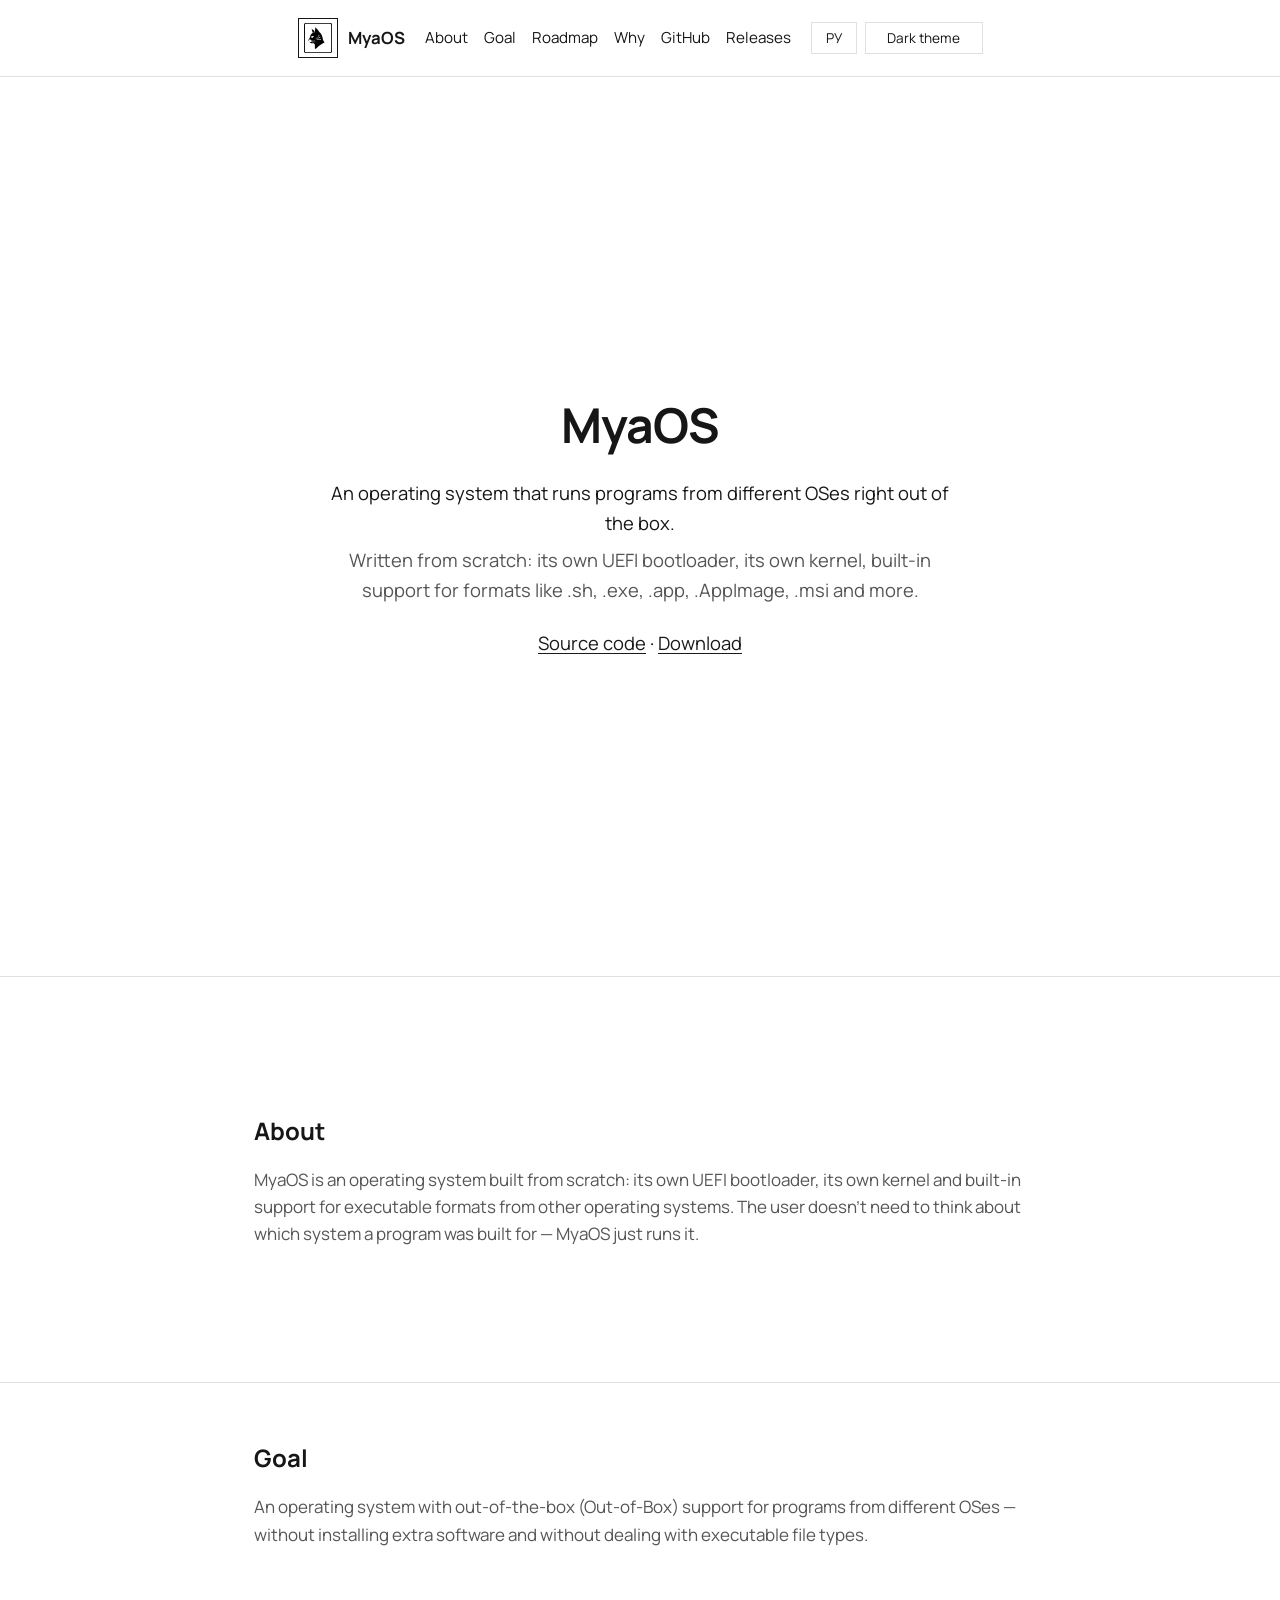
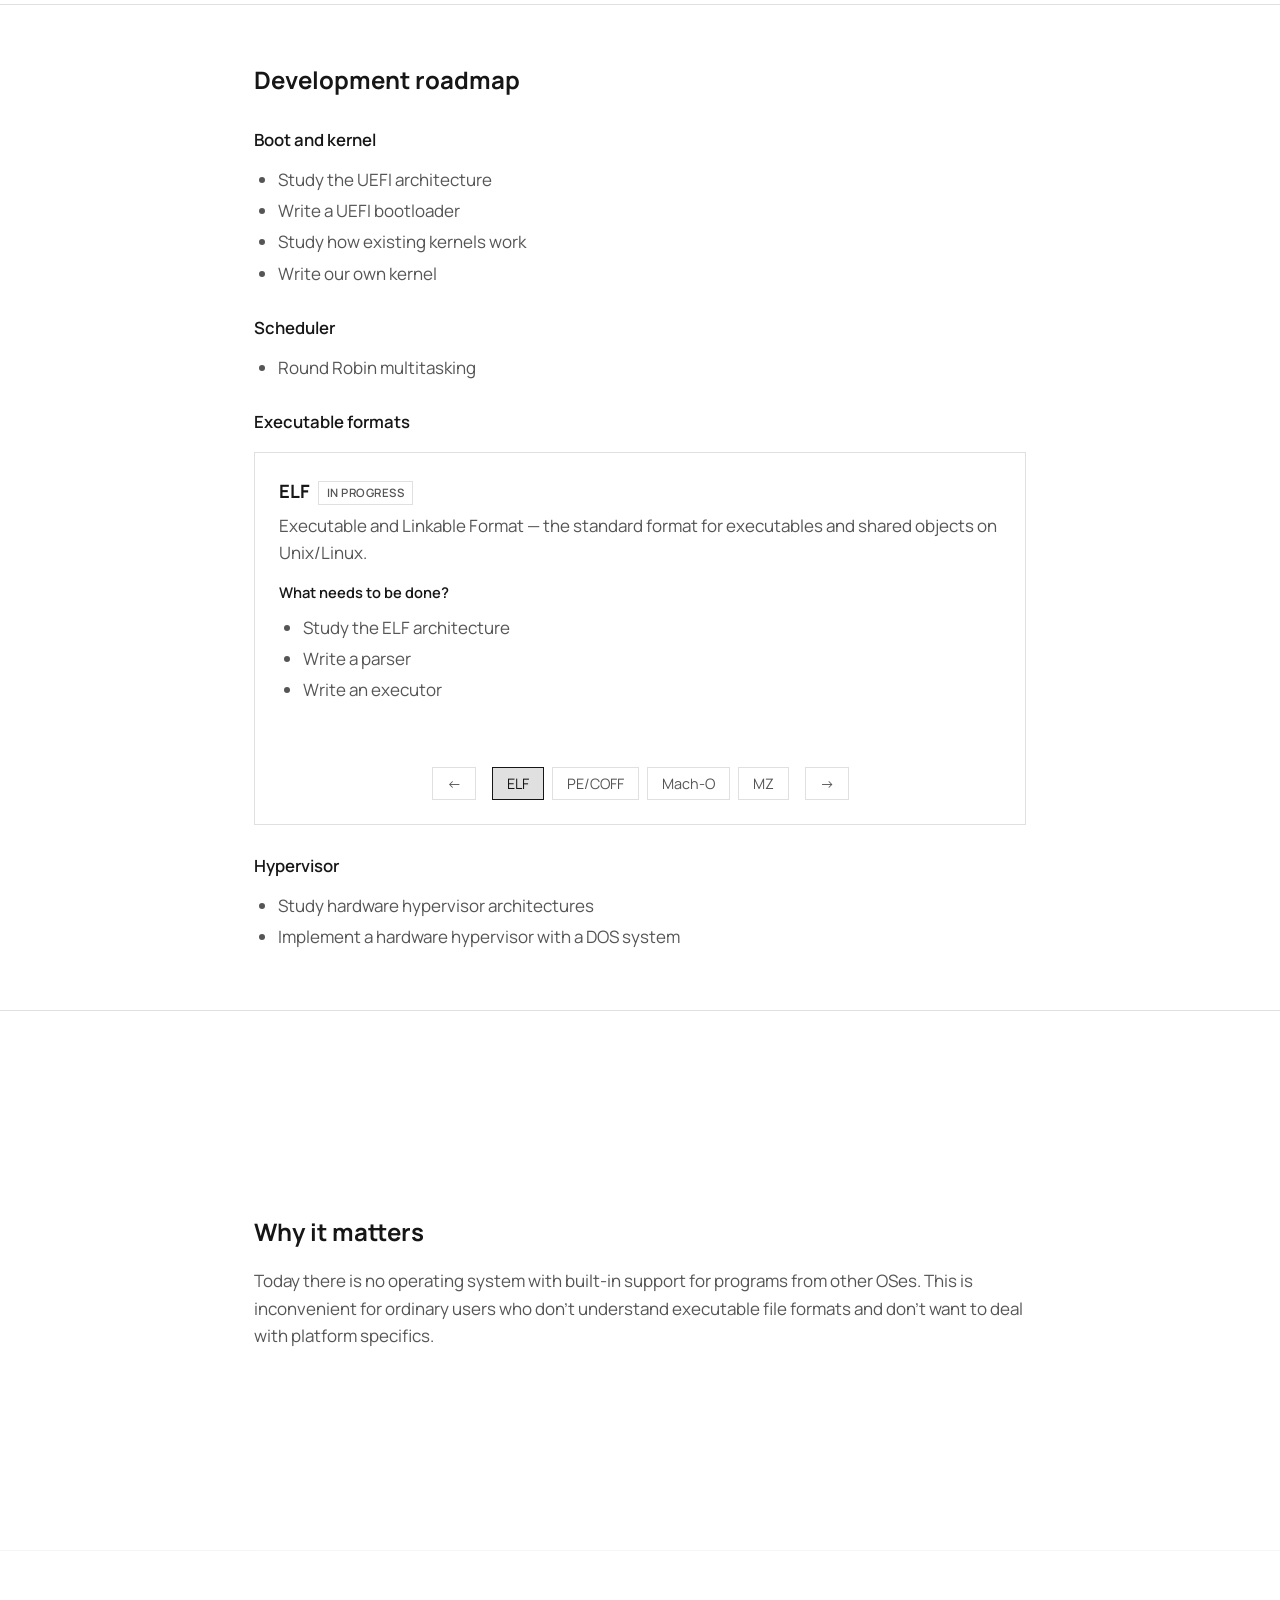
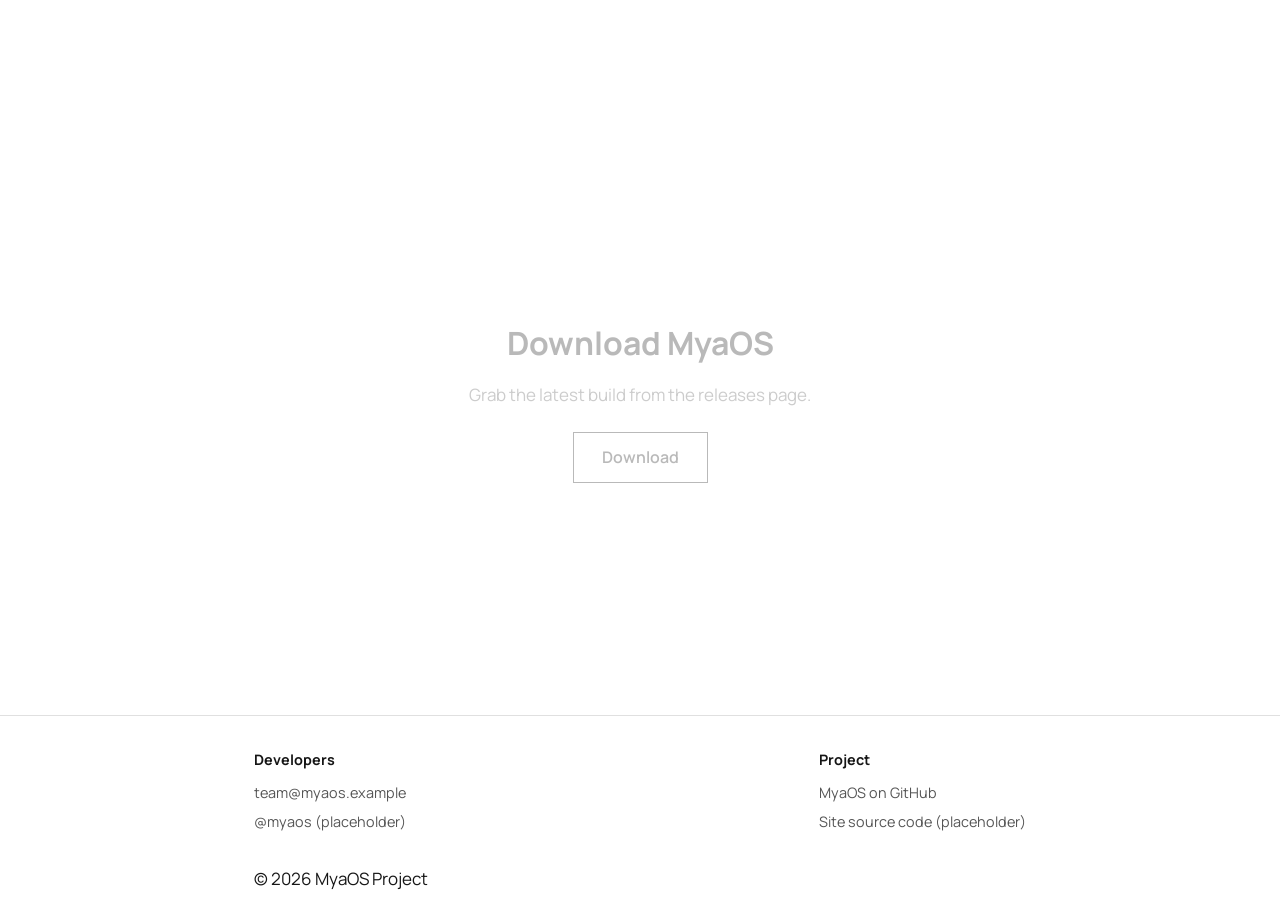
==== index.html @ 3b3cc62c "Uploaded first prototype of the site Uploaded vibecoded prototype of the site that should be refacto" ====
<!DOCTYPE html>
<html lang="en">
<head>
  <meta charset="UTF-8">
  <meta name="viewport" content="width=device-width, initial-scale=1.0">
  <title>MyaOS</title>
  <meta name="description" content="MyaOS — an operating system that runs programs from different OSes out of the box.">
  <link rel="preconnect" href="https://fonts.googleapis.com">
  <link rel="preconnect" href="https://fonts.gstatic.com" crossorigin>
  <link href="https://fonts.googleapis.com/css2?family=Manrope:wght@400;500;600;700;800&display=swap" rel="stylesheet">
  <link rel="stylesheet" href="styles.css">
  <script>
    (function () {
      var saved = localStorage.getItem("theme");
      var theme =
        saved || (window.matchMedia("(prefers-color-scheme: dark)").matches ? "dark" : "light");
      document.documentElement.setAttribute("data-theme", theme);
    })();
  </script>
</head>
<body>

  <header class="header">
    <div class="wrapper header-row">
      <a class="logo" href="https://myaos.dev">
        <span class="logo-frame">
          <img class="logo-img" src="logo.svg" alt="MyaOS logo" width="28">
        </span>
        <span class="logo-text">MyaOS</span>
      </a>
      <nav class="header-nav">
        <a href="#about">About</a>
        <a href="#goal">Goal</a>
        <a href="#roadmap">Roadmap</a>
        <a href="#why">Why</a>
        <a href="https://github.com/myaos-dev/myaos">GitHub</a>
        <a href="https://github.com/myaos-dev/myaos/releases">Releases</a>
      </nav>
      <div class="header-actions">
        <button class="lang-toggle" id="langToggle" type="button" data-target="ru.html" aria-label="Переключить на русский">РУ</button>
        <button class="theme-toggle" id="themeToggle" type="button" aria-label="Toggle theme"></button>
      </div>
    </div>
  </header>

  <main>

    <section class="hero">
      <div class="wrapper">
        <h1>MyaOS</h1>
        <p>An operating system that runs programs from different OSes right out of the box.</p>
        <p class="muted">Written from scratch: its own UEFI bootloader, its own kernel, built-in support for formats like .sh, .exe, .app, .AppImage, .msi and more.</p>
        <p class="links">
          <a href="https://github.com/myaos-dev/myaos">Source code</a>
          ·
          <a href="https://github.com/myaos-dev/myaos/releases">Download</a>
        </p>
      </div>
    </section>

    <section class="section" id="about">
      <div class="wrapper">
        <h2>About</h2>
        <p class="muted">
          MyaOS is an operating system built from scratch: its own UEFI bootloader, its own kernel
          and built-in support for executable formats from other operating systems.
          The user doesn't need to think about which system a program was built for — MyaOS just runs it.
        </p>
      </div>
    </section>

    <section class="section" id="goal">
      <div class="wrapper">
        <h2>Goal</h2>
        <p class="muted">
          An operating system with out-of-the-box (Out-of-Box) support for programs from different OSes —
          without installing extra software and without dealing with executable file types.
        </p>
      </div>
    </section>

    <section class="section" id="roadmap">
      <div class="wrapper">
        <h2>Development roadmap</h2>

        <h3>Boot and kernel</h3>
        <ul>
          <li>Study the UEFI architecture</li>
          <li>Write a UEFI bootloader</li>
          <li>Study how existing kernels work</li>
          <li>Write our own kernel</li>
        </ul>

        <h3>Scheduler</h3>
        <ul>
          <li>Round Robin multitasking</li>
        </ul>

        <h3>Executable formats</h3>

        <div class="formats">
          <div class="formats-panel" id="formatsPanel">
            <div class="slide active" data-format="elf">
              <h4>ELF<span class="slide-badge">In progress</span></h4>
              <p class="slide-note">Executable and Linkable Format — the standard format for executables and shared objects on Unix/Linux.</p>
              <h5 class="slide-tasks">What needs to be done?</h5>
              <ul>
                <li>Study the ELF architecture</li>
                <li>Write a parser</li>
                <li>Write an executor</li>
              </ul>
            </div>

            <div class="slide" data-format="pec">
              <h4>PE/COFF<span class="slide-badge">In progress</span></h4>
              <p class="slide-note">Portable Executable / Common Object File Format — the executable format for Windows (.exe, .dll, .sys).</p>
              <h5 class="slide-tasks">What needs to be done?</h5>
              <ul>
                <li>Study the PE/COFF architecture</li>
                <li>Write a parser</li>
                <li>Write an executor</li>
              </ul>
            </div>

            <div class="slide" data-format="mach">
              <h4>Mach-O<span class="slide-badge">In progress</span></h4>
              <p class="slide-note">Mach Object — the executable format for macOS and iOS.</p>
              <h5 class="slide-tasks">What needs to be done?</h5>
              <ul>
                <li>Study the Mach-O architecture</li>
                <li>Write a parser</li>
                <li>Write an executor</li>
              </ul>
            </div>

            <div class="slide" data-format="mz">
              <h4>MZ<span class="slide-badge">In progress</span></h4>
              <p class="slide-note">The legacy DOS executable format. Studied for the hardware hypervisor with a DOS system.</p>
              <h5 class="slide-tasks">What needs to be done?</h5>
              <ul>
                <li>Study the MZ architecture</li>
              </ul>
            </div>
          </div>

          <div class="formats-nav">
            <button class="formats-arrow" id="prevFormat" type="button" aria-label="Previous format">←</button>
            <div class="formats-tabs" id="formatsTabs">
              <button type="button" class="active" data-index="0">ELF</button>
              <button type="button" data-index="1">PE/COFF</button>
              <button type="button" data-index="2">Mach-O</button>
              <button type="button" data-index="3">MZ</button>
            </div>
            <button class="formats-arrow" id="nextFormat" type="button" aria-label="Next format">→</button>
          </div>
        </div>

        <h3>Hypervisor</h3>
        <ul>
          <li>Study hardware hypervisor architectures</li>
          <li>Implement a hardware hypervisor with a DOS system</li>
        </ul>
      </div>
    </section>

    <section class="section" id="why">
      <div class="wrapper">
        <h2>Why it matters</h2>
        <p class="muted">
          Today there is no operating system with built-in support for programs from other OSes.
          This is inconvenient for ordinary users who don't understand executable file formats
          and don't want to deal with platform specifics.
        </p>
      </div>
    </section>

  </main>

  <section class="download" id="download">
    <div class="wrapper">
      <h2>Download MyaOS</h2>
      <p class="muted">Grab the latest build from the releases page.</p>
      <p class="links">
        <a class="btn" href="https://github.com/myaos-dev/myaos/releases">Download</a>
      </p>
    </div>
  </section>

  <footer class="footer">
    <div class="wrapper footer-row">
      <div class="footer-col">
        <span class="footer-title">Developers</span>
        <a href="#">team@myaos.example</a>
        <a href="#">@myaos (placeholder)</a>
      </div>
      <div class="footer-col">
        <span class="footer-title">Project</span>
        <a href="https://github.com/myaos-dev/myaos">MyaOS on GitHub</a>
        <a href="#">Site source code (placeholder)</a>
      </div>
    </div>
    <div class="wrapper footer-bar">
      <span>© 2026 MyaOS Project</span>
    </div>
  </footer>

  <script src="script.js"></script>
</body>
</html>
---- styles.css ----
:root {
  --bg: #ffffff;
  --text: #161616;
  --muted: #555555;
  --border: #e0e0e0;
  --accent: #1a1a1a;
  --link-hover: #555555;
  --radius: 0px;
  --font: 'Manrope', system-ui, -apple-system, 'Segoe UI', Roboto, Arial, sans-serif;
  --font-display: 'Manrope', system-ui, -apple-system, 'Segoe UI', Roboto, Arial, sans-serif;
  color-scheme: light;
}

[data-theme="dark"] {
  --bg: #151515;
  --text: #ececec;
  --muted: #9a9a9a;
  --border: #2e2e2e;
  --accent: #d4d4d4;
  --link-hover: #ffffff;
  color-scheme: dark;
}

* {
  margin: 0;
  padding: 0;
  box-sizing: border-box;
  transition: background-color 0.55s cubic-bezier(0.33, 1, 0.68, 1),
              color 0.55s cubic-bezier(0.33, 1, 0.68, 1),
              border-color 0.55s cubic-bezier(0.33, 1, 0.68, 1);
}

html {
  scroll-behavior: smooth;
}

body {
  font-family: var(--font);
  background: var(--bg);
  color: var(--text);
  font-size: 17px;
  line-height: 1.6;
  -webkit-font-smoothing: antialiased;
  animation: pagefade 0.25s ease;
}

@keyframes pagefade {
  from {
    opacity: 0;
  }
  to {
    opacity: 1;
  }
}

.wrapper {
  max-width: 820px;
  margin: 0 auto;
  padding: 0 24px;
}

a {
  color: var(--accent);
  text-decoration: underline;
  text-underline-offset: 3px;
}

a:hover {
  color: var(--link-hover);
}

a:hover,
.formats-tabs button:hover,
.formats-arrow:hover,
.theme-toggle:hover,
.lang-toggle:hover,
.formats-tabs button.active {
  transition-duration: 0.15s;
}

/* ---------- Шапка ---------- */
.header {
  position: sticky;
  top: 0;
  z-index: 2;
  background: var(--bg);
  border-bottom: 1px solid var(--border);
}

.header-row {
  display: flex;
  align-items: center;
  justify-content: center;
  gap: 20px;
  flex-wrap: wrap;
  padding-block: 18px;
}

.logo {
  display: flex;
  align-items: center;
  gap: 10px;
  font-family: var(--font-display);
  font-weight: 700;
  font-size: 1.05rem;
  color: var(--text);
  text-decoration: none;
}

.logo svg {
  display: block;
}

.logo-frame {
  width: 40px;
  height: 40px;
  flex: none;
  border: 1.5px solid var(--text);
  display: flex;
  align-items: center;
  justify-content: center;
}

.logo-img {
  display: block;
  width: 28px;
  height: auto;
}

[data-theme="dark"] .logo-img {
  filter: invert(1);
}

.header-nav {
  display: flex;
  gap: 16px;
  flex-wrap: wrap;
  font-size: 0.95rem;
}

.header-nav a {
  text-decoration: none;
  color: var(--text);
}

.header-nav a:hover {
  text-decoration: underline;
}

.header-actions {
  display: flex;
  align-items: center;
  gap: 8px;
}

.theme-toggle,
.lang-toggle {
  font-family: var(--font);
  font-size: 0.85rem;
  background: none;
  border: 1px solid var(--border);
  color: var(--text);
  padding: 6px 0;
  text-align: center;
  cursor: pointer;
}

.theme-toggle {
  min-width: 118px;
}

.lang-toggle {
  padding: 6px 14px;
  min-width: auto;
}

.theme-toggle:hover,
.lang-toggle:hover {
  border-color: var(--text);
}

/* ---------- Хиро ---------- */
.hero {
  position: relative;
  z-index: 0;
  height: 100vh;
  display: flex;
  align-items: center;
  justify-content: center;
  padding: 0;
  border-bottom: 1px solid var(--border);
  will-change: opacity, transform;
}

.hero .wrapper {
  text-align: center;
}

.hero h1 {
  font-size: 3rem;
  font-weight: 700;
  letter-spacing: -0.02em;
  margin-bottom: 16px;
}

.hero p {
  font-size: 1.15rem;
  margin-bottom: 8px;
  max-width: 640px;
  margin-left: auto;
  margin-right: auto;
}

.links {
  margin-top: 24px;
  font-size: 1rem;
}

.btn {
  display: inline-block;
  padding: 12px 28px;
  border: 1px solid var(--text);
  color: var(--text);
  font-weight: 600;
  font-size: 1rem;
  text-decoration: none;
  transition: background-color 0.2s ease, color 0.2s ease;
}

.btn:hover {
  background: var(--text);
  color: var(--bg);
}

/* ---------- Скачивание ---------- */
.download {
  position: relative;
  z-index: 1;
  height: 100vh;
  display: flex;
  align-items: center;
  justify-content: center;
  padding: 0;
  border-top: 1px solid var(--border);
  will-change: opacity, transform;
}

.download .wrapper {
  text-align: center;
}

.download h2 {
  font-size: 2rem;
  font-weight: 700;
  margin-bottom: 12px;
}

/* ---------- Секции ---------- */
.section {
  position: relative;
  z-index: 1;
  padding: 56px 0;
  border-top: 1px solid var(--border);
  background: var(--bg);
}

#about,
#why {
  min-height: 45vh;
  display: flex;
  flex-direction: column;
  justify-content: center;
  padding-block: 0;
}

#about {
  border-top: none;
}

h1,
h2,
h3,
h4 {
  font-family: var(--font-display);
}

.section h2 {
  font-size: 1.5rem;
  font-weight: 700;
  margin-bottom: 16px;
}

.section h3 {
  font-size: 1.05rem;
  font-weight: 600;
  margin: 28px 0 12px;
}

.section ul {
  padding-left: 24px;
  color: var(--muted);
}

.section ul li {
  margin-bottom: 4px;
}

.muted {
  color: var(--muted);
}

/* ---------- Форматы (карусель) ---------- */
.slide-tasks {
  font-size: 0.92rem;
  font-weight: 600;
  margin-bottom: 10px;
  color: var(--text);
}

.slide-tasks::first-letter {
  color: var(--accent);
}

/* Бейдж статуса карточки: «В работе» → «Сделано».
   Состояние хранится в JS (slideState) и в атрибуте data-done на слайде:
   data-done="true" → бейдж «Сделано». */
.slide-badge {
  display: inline-block;
  font-size: 0.72rem;
  font-weight: 600;
  letter-spacing: 0.04em;
  text-transform: uppercase;
  border: 1px solid var(--border);
  color: var(--muted);
  padding: 2px 8px;
  vertical-align: middle;
  margin-left: 8px;
}

.slide.is-done .slide-badge {
  color: var(--text);
  border-color: var(--text);
  background: var(--border);
}
.formats {
  margin-top: 16px;
  border: 1px solid var(--border);
  padding: 24px;
}

.formats-panel {
  position: relative;
  min-height: 270px;
  overflow: hidden;
}

.slide {
  position: absolute;
  inset: 0;
  opacity: 0;
  transform: translateX(48px);
  transition: opacity 0.6s cubic-bezier(0.33, 1, 0.68, 1), transform 0.6s cubic-bezier(0.33, 1, 0.68, 1);
  pointer-events: none;
}

.slide.left {
  transform: translateX(-48px);
}

.slide.active {
  opacity: 1;
  transform: translateX(0);
  pointer-events: auto;
}

.slide h4 {
  font-size: 1.15rem;
  font-weight: 700;
  margin-bottom: 6px;
}

.slide-note {
  color: var(--muted);
  margin-bottom: 14px;
}

.formats-nav {
  display: flex;
  align-items: center;
  justify-content: center;
  gap: 16px;
  margin-top: 20px;
  flex-wrap: wrap;
}

.formats-tabs {
  display: flex;
  gap: 8px;
  flex-wrap: wrap;
  justify-content: center;
}

.formats-tabs button,
.formats-arrow {
  font-family: var(--font);
  font-size: 0.9rem;
  background: none;
  border: 1px solid var(--border);
  color: var(--muted);
  padding: 6px 14px;
  cursor: pointer;
  transition: color 0.15s ease, border-color 0.15s ease;
}

.formats-tabs button:hover,
.formats-arrow:hover {
  color: var(--text);
  border-color: var(--text);
}

.formats-tabs button.active {
  color: var(--text);
  border-color: var(--text);
  background: var(--border);
}

/* ---------- Подвал ---------- */
.footer {
  border-top: 1px solid var(--border);
  padding-bottom: 32px;
}

.footer-row {
  display: flex;
  justify-content: space-between;
  gap: 24px;
  flex-wrap: wrap;
  padding-block: 32px;
  font-size: 0.9rem;
  color: var(--muted);
}

.footer-col {
  display: flex;
  flex-direction: column;
  gap: 6px;
}

.footer-title {
  font-weight: 700;
  color: var(--text);
  margin-bottom: 4px;
}

.footer a {
  text-decoration: none;
  color: var(--muted);
}

.footer a:hover {
  color: var(--text);
}

/* ---------- Адаптивность ---------- */
@media (max-width: 600px) {
  body {
    font-size: 16px;
  }

  .hero {
    padding: 0;
  }

  .hero h1 {
    font-size: 2.4rem;
  }
}
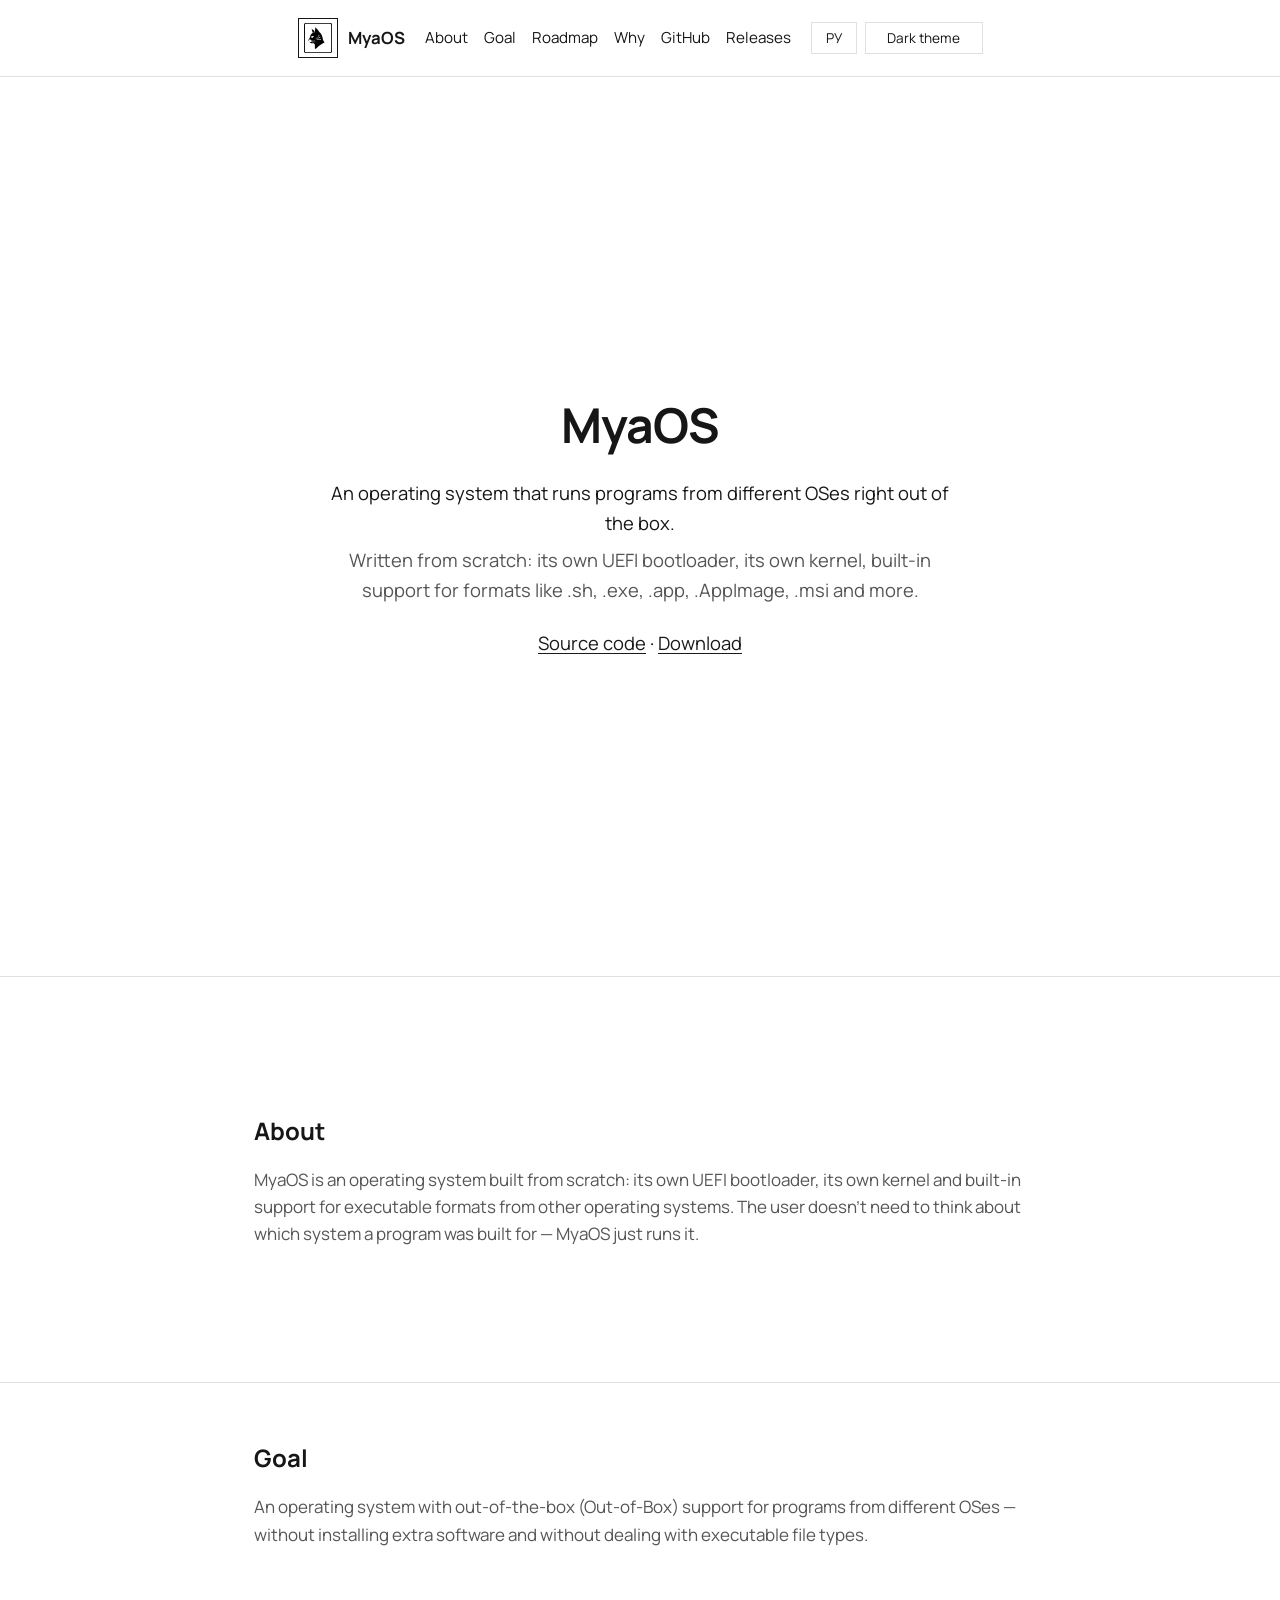
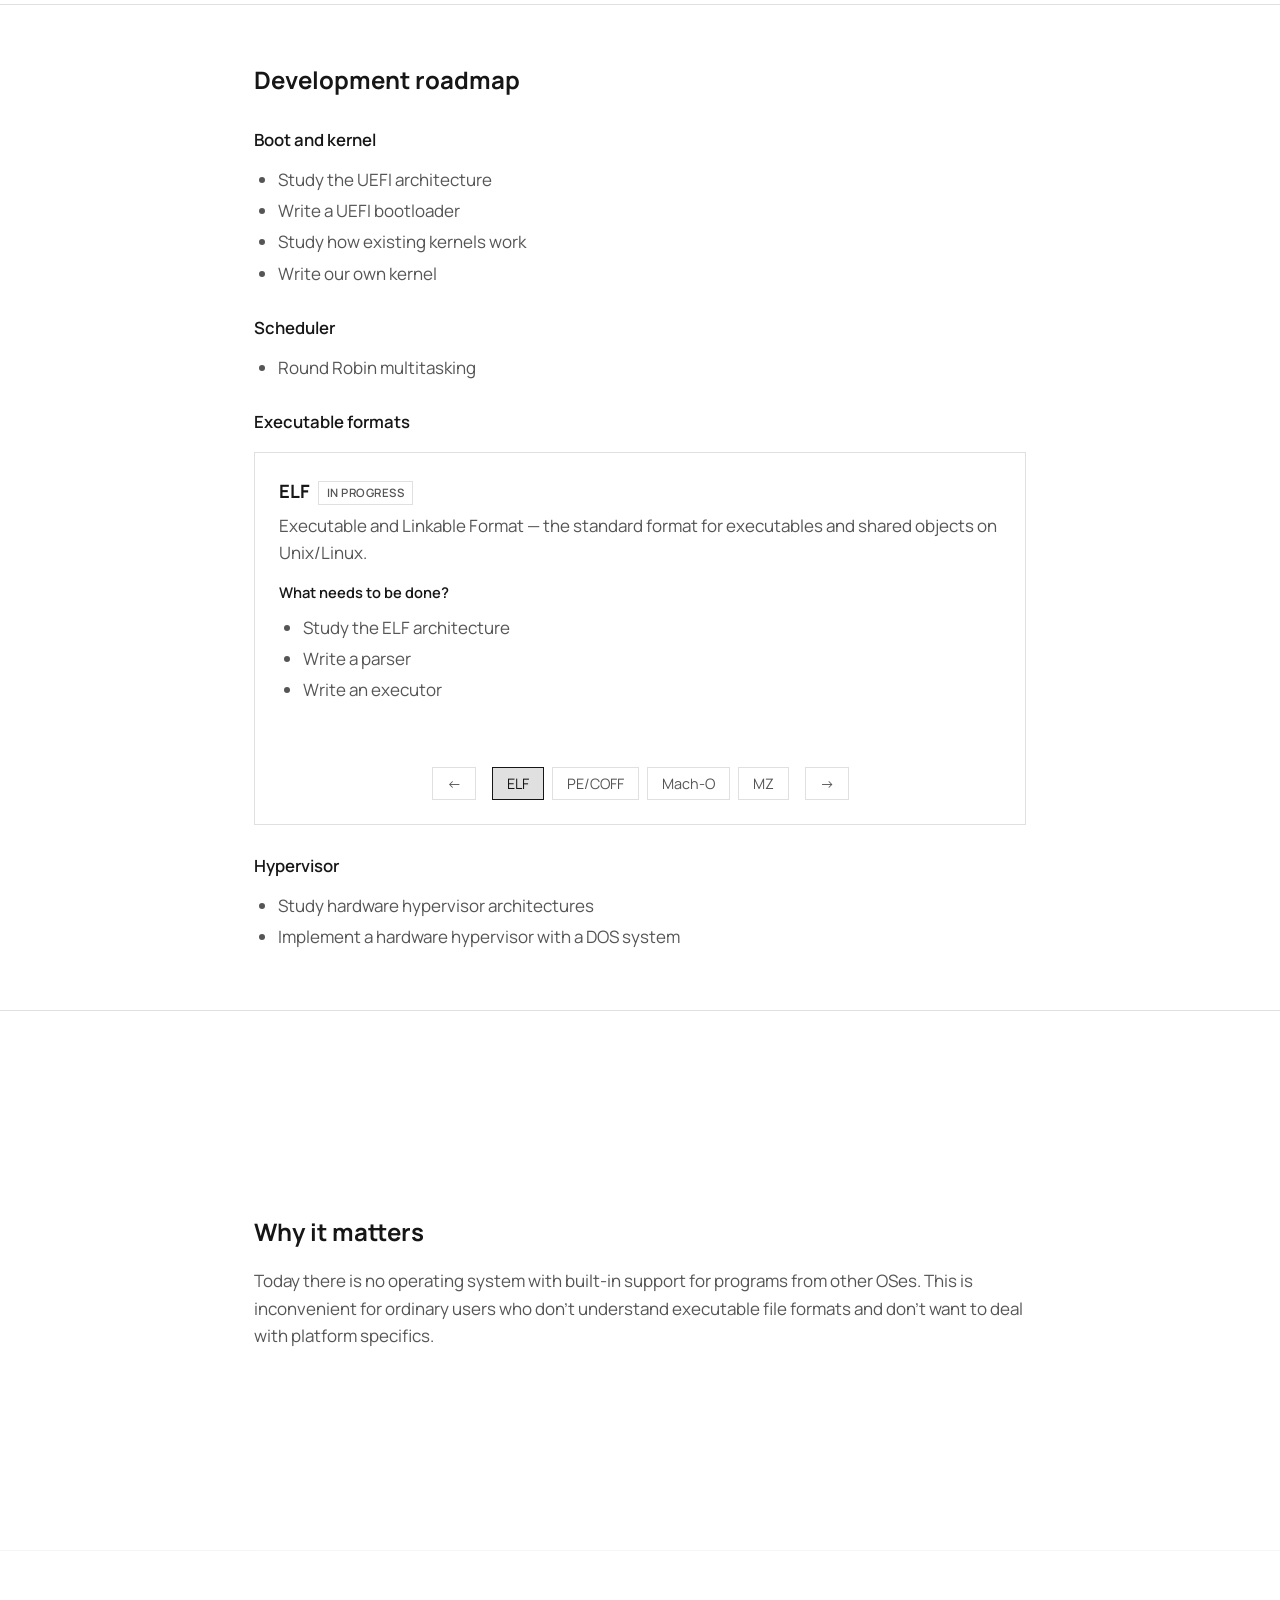
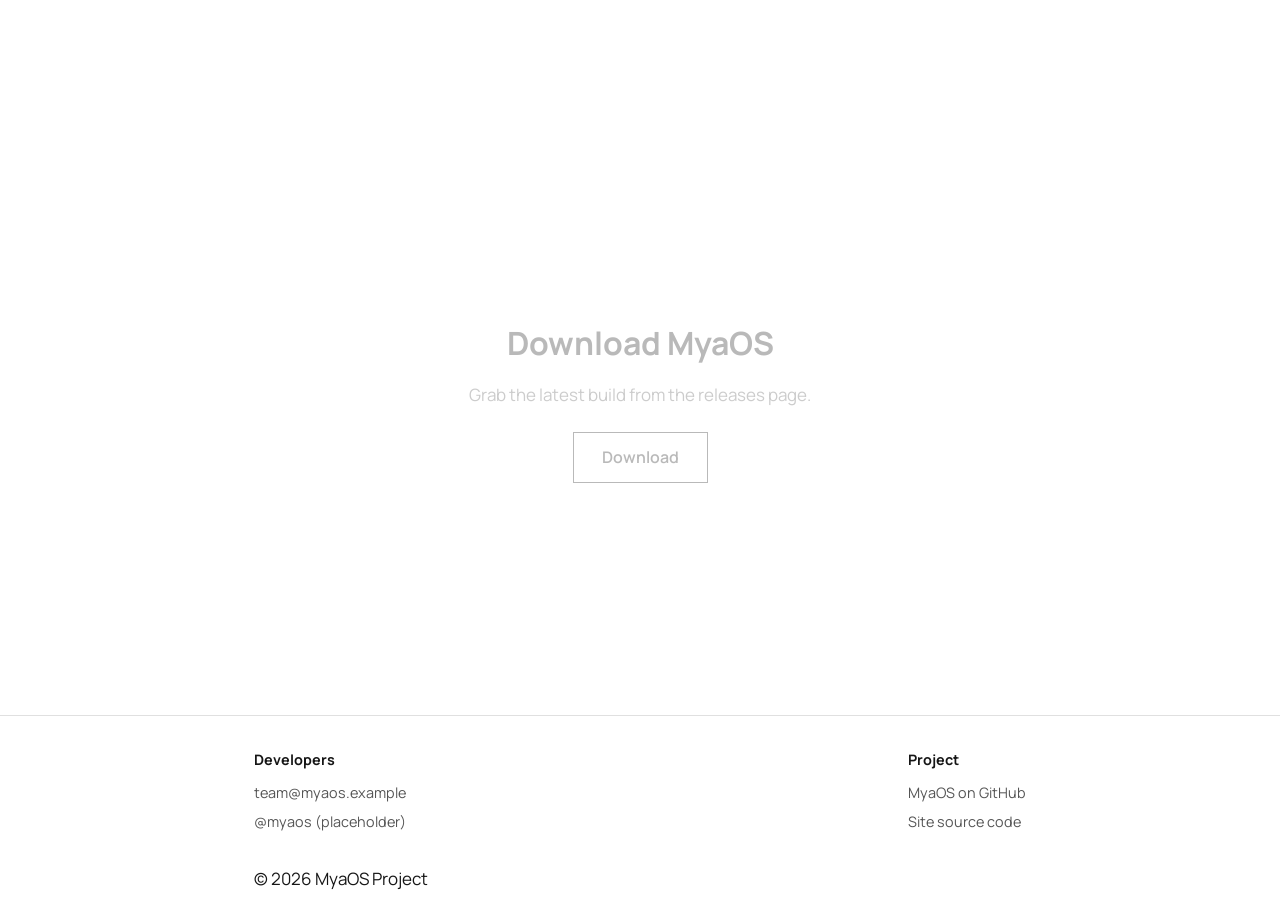
==== commit cbc87585: "Added link to site source code" ====
--- a/index.html
+++ b/index.html
@@ -195,8 +195,8 @@
       </div>
       <div class="footer-col">
         <span class="footer-title">Project</span>
-        <a href="https://github.com/myaos-dev/myaos">MyaOS on GitHub</a>
-        <a href="#">Site source code (placeholder)</a>
+        <a href="https://github.com/MyaOS-dev/MyaOS">MyaOS on GitHub</a>
+        <a href="https://github.com/MyaOS-dev/MyaOS-site">Site source code</a>
       </div>
     </div>
     <div class="wrapper footer-bar">
@@ -206,4 +206,4 @@
 
   <script src="script.js"></script>
 </body>
-</html>+</html>
